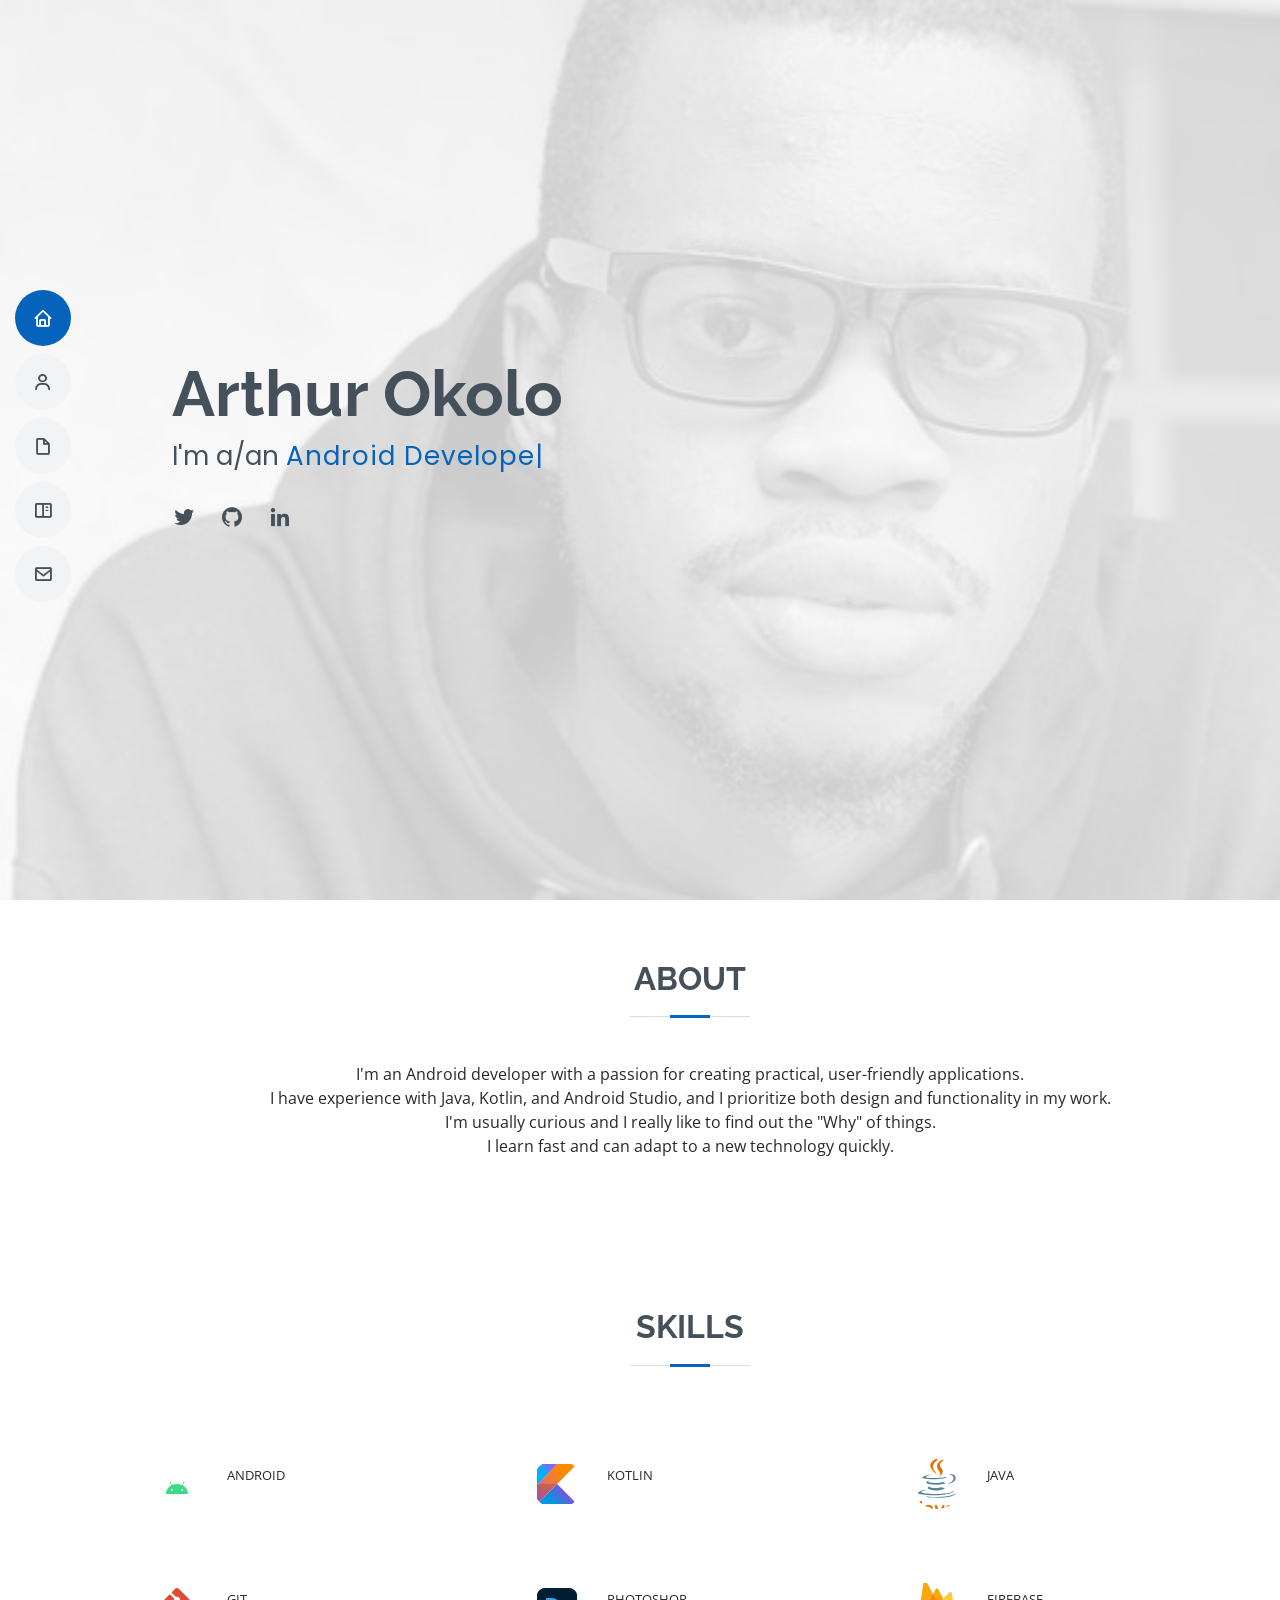
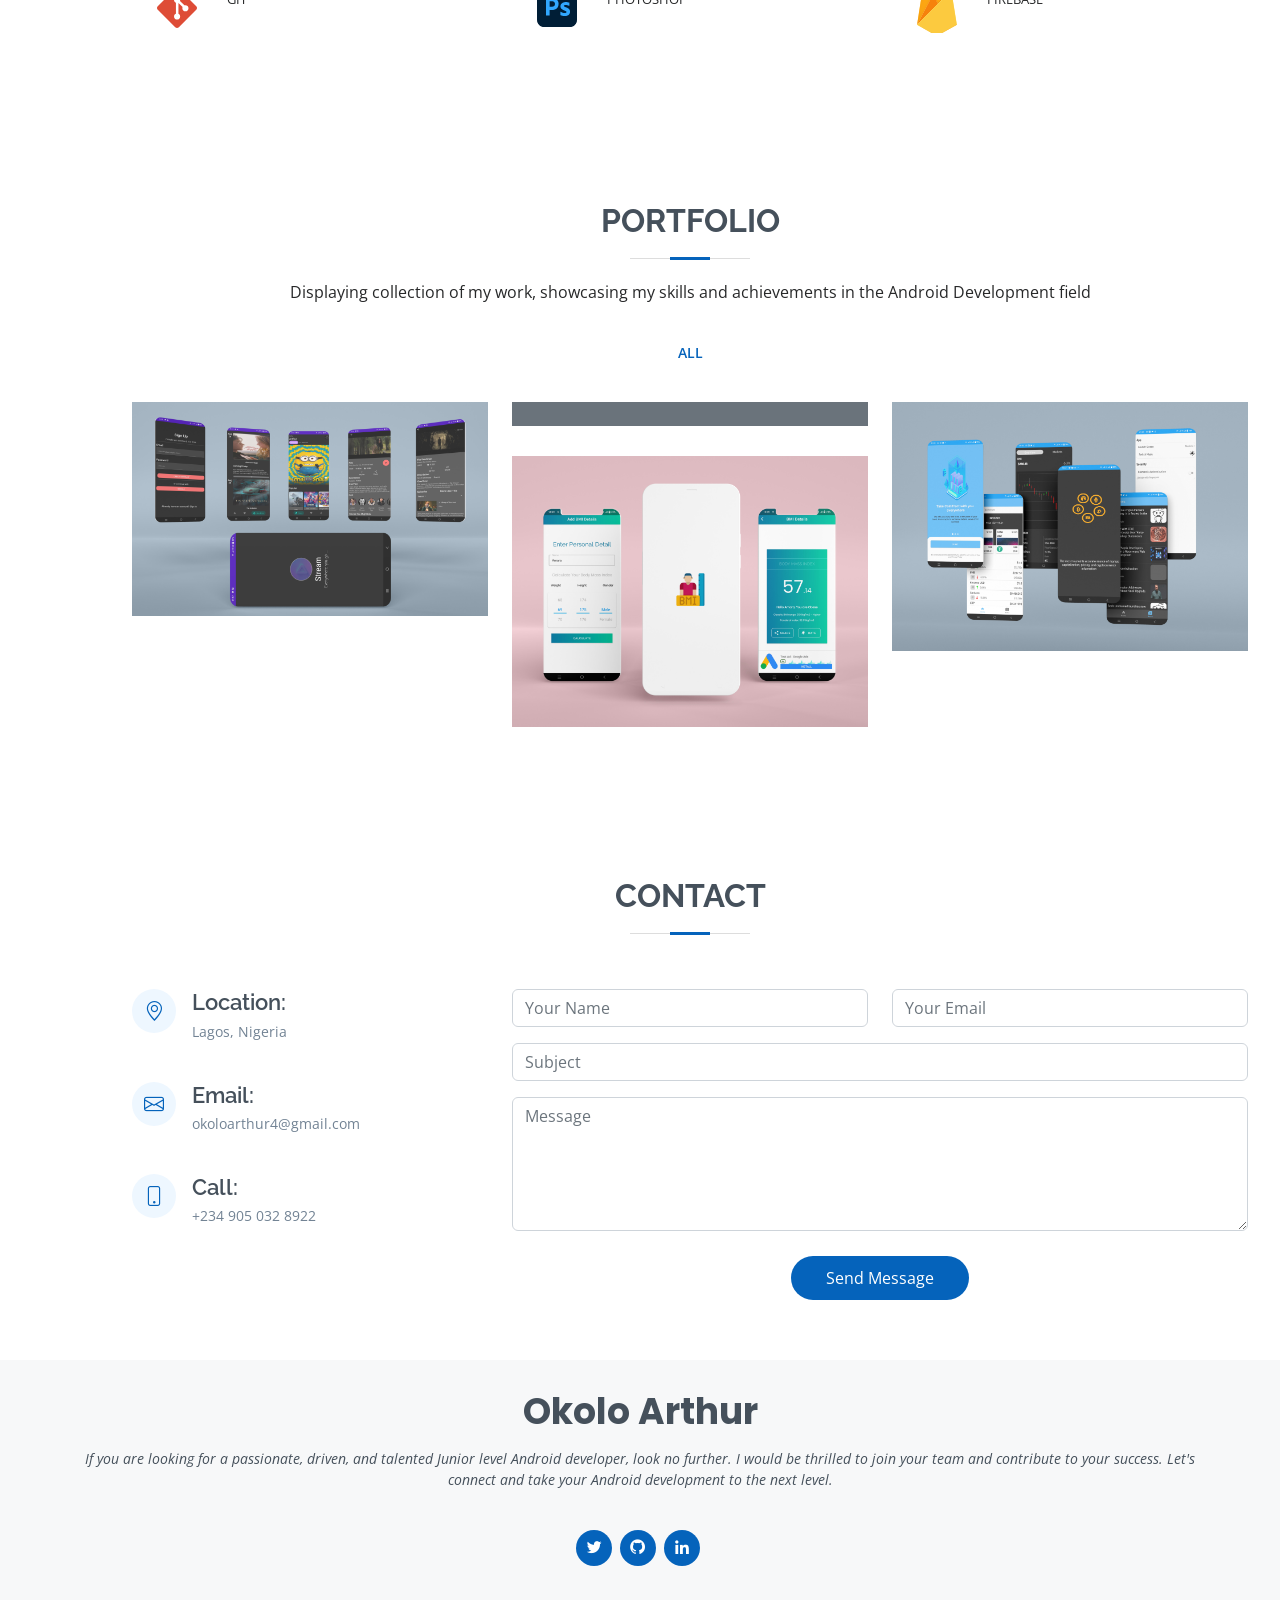
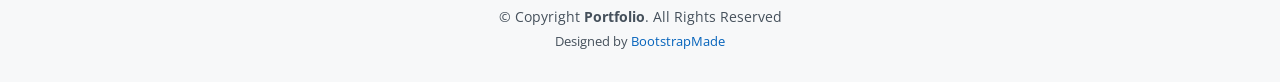
==== index.html @ 698b77c6 "Portfolio Website" ====
<!DOCTYPE html>
<html lang="en">

<head>
  <meta charset="utf-8">
  <meta content="width=device-width, initial-scale=1.0" name="viewport">

  <title>Mugen Designs</title>
  <meta content="" name="description">
  <meta content="" name="keywords">

  <!-- Favicons -->
  <link href="assets/img/favicon.png" rel="icon">
  <link href="assets/img/apple-touch-icon.png" rel="apple-touch-icon">

  <!-- Google Fonts -->
  <link href="https://fonts.googleapis.com/css?family=Open+Sans:300,300i,400,400i,600,600i,700,700i|Raleway:300,300i,400,400i,500,500i,600,600i,700,700i|Poppins:300,300i,400,400i,500,500i,600,600i,700,700i" rel="stylesheet">

  <!-- Vendor CSS Files -->
  <link href="assets/vendor/aos/aos.css" rel="stylesheet">
  <link href="assets/vendor/bootstrap/css/bootstrap.min.css" rel="stylesheet">
  <link href="assets/vendor/bootstrap-icons/bootstrap-icons.css" rel="stylesheet">
  <link href="assets/vendor/boxicons/css/boxicons.min.css" rel="stylesheet">
  <link href="assets/vendor/glightbox/css/glightbox.min.css" rel="stylesheet">
  <link href="assets/vendor/swiper/swiper-bundle.min.css" rel="stylesheet">

  <!-- Template Main CSS File -->
  <link href="assets/css/style.css" rel="stylesheet">

  <!-- =======================================================
  * Template Name: MyResume - v4.10.0
  * Template URL: https://bootstrapmade.com/free-html-bootstrap-template-my-resume/
  * Author: BootstrapMade.com
  * License: https://bootstrapmade.com/license/
  ======================================================== -->
</head>

<body>

  <!-- ======= Mobile nav toggle button ======= -->
  <!-- <button type="button" class="mobile-nav-toggle d-xl-none"><i class="bi bi-list mobile-nav-toggle"></i></button> -->
  <i class="bi bi-list mobile-nav-toggle d-lg-none"></i>
  <!-- ======= Header ======= -->
  <header id="header" class="d-flex flex-column justify-content-center">

    <nav id="navbar" class="navbar nav-menu">
      <ul>
        <li><a href="#hero" class="nav-link scrollto active"><i class="bx bx-home"></i> <span>Home</span></a></li>
        <li><a href="#about" class="nav-link scrollto"><i class="bx bx-user"></i> <span>About</span></a></li>
        <li><a href="https://www.canva.com/design/DAFYbZBzoWc/9r5ULyPmLwahYUxRKgUF4A/view?utm_content=DAFYbZBzoWc&utm_campaign=designshare&utm_medium=link&utm_source=homepage_design_menu" target="_blank" class="nav-link scrollto"><i class="bx bx-file-blank"></i> <span>Resume</span></a></li>
        <li><a href="#portfolio" class="nav-link scrollto"><i class="bx bx-book-content"></i> <span>Portfolio</span></a></li>
        <li><a href="#contact" class="nav-link scrollto"><i class="bx bx-envelope"></i> <span>Contact</span></a></li>
      </ul>
    </nav><!-- .nav-menu -->

  </header><!-- End Header -->

  <!-- ======= Hero Section ======= -->
  <section id="hero" class="d-flex flex-column justify-content-center">
    <div class="container" data-aos="zoom-in" data-aos-delay="100">
      <h1>Arthur Okolo</h1>
      <p>I'm a/an <span class="typed" data-typed-items="Android Developer, Freelancer, Technical Writer"></span></p>
      <div class="social-links">
        <a href="https://twitter.com/Okolo_Arthur" target="_blank" class="twitter"><i class="bx bxl-twitter"></i></a>
        <a href="https://github.com/OkoloArt" target="_blank" class=""><i class="bx bxl-github"></i></a>
        <a href="https://www.linkedin.com/in/okolo-arthur" target="_blank" class="linkedin"><i class="bx bxl-linkedin"></i></a>
      </div>
    </div>
  </section><!-- End Hero -->

  <main id="main">

    <!-- ======= About Section ======= -->
    <section id="about" class="about">
      <div class="container" data-aos="fade-up">

        <div class="section-title">
          <h2>About</h2>
          <p><br>I'm an Android developer with a passion for creating practical, user-friendly applications.<br>I have experience with Java, Kotlin, and Android Studio, and I prioritize both design and functionality in my work.<br>I'm usually curious and I really like to find out the "Why" of things.<br>I learn fast and can adapt to a new technology quickly.</p>
        </div>
      </div> 
    </section><!-- End About Section -->

    <!-- ======= Skills Section ======= -->
    <section id="skills" class="skills section-bg">
      <div class="container" data-aos="fade-up">

        <div class="section-title">
          <h2>Skills</h2>
        </div>

         <div class="skills">
                <hr />
                <div class="all-skills">
                    <div class="my-skills">
                        <div class="android-logo my-skills-logo"></div>
                        <p class="my-skills-name">ANDROID</p>
                    </div>

                    <div class="my-skills">
                        <div class="kotlin-logo my-skills-logo"></div>
                        <p class="my-skills-name">KOTLIN</p>
                    </div>

                    <div class="my-skills">
                        <div class="java-logo my-skills-logo"></div>
                        <p class="my-skills-name">JAVA</p>
                    </div>

                    <div class="my-skills">
                        <div class="git-logo my-skills-logo"></div>
                        <p class="my-skills-name">GIT</p>
                    </div>

                    <div class="my-skills">
                        <div class="photoshop-logo my-skills-logo"></div>
                        <p class="my-skills-name">PHOTOSHOP</p>
                    </div>
                    
                    <div class="my-skills">
                        <div class="firebase-logo my-skills-logo"></div>
                        <p class="my-skills-name">FIREBASE</p>
                    </div>

                </div>
                <br id="works-view">
            </div>

      </div>
    </section><!-- End Skills Section -->

    <!-- ======= Resume Section ======= -->
    <!-- <section id="resume" class="resume">
      <div class="container" data-aos="fade-up">

        <div class="section-title">
          <h2>Resume</h2>
        </div>

        <div class="row">
          <div class="col-lg-6">
            <h3 class="resume-title">Sumary</h3>
            <div class="resume-item pb-0">
              <h4>Okolo Arthur</h4>
              <p><em>Innovative and deadline-driven Graphic Designer with 3+ years of experience designing and developing user-centered digital/print marketing material from initial concept to final, polished deliverable.</em></p>
              <ul>
                <li>Portland par 127,Orlando, FL</li>
                <li>(123) 456-7891</li>
                <li>alice.barkley@example.com</li>
              </ul>
            </div>

            <h3 class="resume-title">Education</h3>
            <div class="resume-item">
              <h4>Master of Fine Arts &amp; Graphic Design</h4>
              <h5>2015 - 2016</h5>
              <p><em>Rochester Institute of Technology, Rochester, NY</em></p>
              <p>Qui deserunt veniam. Et sed aliquam labore tempore sed quisquam iusto autem sit. Ea vero voluptatum qui ut dignissimos deleniti nerada porti sand markend</p>
            </div>
            <div class="resume-item">
              <h4>Bachelor of Fine Arts &amp; Graphic Design</h4>
              <h5>2010 - 2014</h5>
              <p><em>Rochester Institute of Technology, Rochester, NY</em></p>
              <p>Quia nobis sequi est occaecati aut. Repudiandae et iusto quae reiciendis et quis Eius vel ratione eius unde vitae rerum voluptates asperiores voluptatem Earum molestiae consequatur neque etlon sader mart dila</p>
            </div>
          </div>
          <div class="col-lg-6">
            <h3 class="resume-title">Professional Experience</h3>
            <div class="resume-item">
              <h4>Senior graphic design specialist</h4>
              <h5>2019 - Present</h5>
              <p><em>Experion, New York, NY </em></p>
              <ul>
                <li>Lead in the design, development, and implementation of the graphic, layout, and production communication materials</li>
                <li>Delegate tasks to the 7 members of the design team and provide counsel on all aspects of the project. </li>
                <li>Supervise the assessment of all graphic materials in order to ensure quality and accuracy of the design</li>
                <li>Oversee the efficient use of production project budgets ranging from $2,000 - $25,000</li>
              </ul>
            </div>
            <div class="resume-item">
              <h4>Graphic design specialist</h4>
              <h5>2017 - 2018</h5>
              <p><em>Stepping Stone Advertising, New York, NY</em></p>
              <ul>
                <li>Developed numerous marketing programs (logos, brochures,infographics, presentations, and advertisements).</li>
                <li>Managed up to 5 projects or tasks at a given time while under pressure</li>
                <li>Recommended and consulted with clients on the most appropriate graphic design</li>
                <li>Created 4+ design presentations and proposals a month for clients and account managers</li>
              </ul>
            </div>
          </div>
        </div>

      </div>
    </section> --><!-- End Resume Section -->

    <!-- ======= Portfolio Section ======= -->
    <section id="portfolio" class="portfolio section-bg">
      <div class="container" data-aos="fade-up">

        <div class="section-title">
          <h2>Portfolio</h2>
          <p>Displaying collection of my work, showcasing my skills and achievements in the Android Development field</p>
        </div>

        <div class="row">
          <div class="col-lg-12 d-flex justify-content-center" data-aos="fade-up" data-aos-delay="100">
            <ul id="portfolio-flters">
              <li data-filter="*" class="filter-active">All</li>
            </ul>
          </div>
        </div>

        <div class="row portfolio-container" data-aos="fade-up" data-aos-delay="200">

          <div class="col-lg-4 col-md-6 portfolio-item filter-app">
            <div class="portfolio-wrap">
              <img src="assets/img/portfolio/stream.jpg" class="img-fluid" alt="">
              <div class="portfolio-info">
                <h4>Stream</h4>
                <p>Stream</p>
                <div class="portfolio-links">
                  <a href="https://appetize.io/app/27optrp2rvsi5c325kmj6mexfi?device=pixel4&osVersion=11.0&scale=75" target="_blank" title="Demo"><i class="bx bx-plus"></i></a>
                  <a href="stream-details.html" class="portfolio-details-lightbox" data-glightbox="type: external" title="Project Details"><i class="bx bx-link"></i></a>
                </div>
              </div>
            </div>
          </div>

          <div class="col-lg-4 col-md-6 portfolio-item filter-web">
            <div class="portfolio-wrap">
              <img src="assets/img/portfolio/ext.png" class="img-fluid" alt="">
              <div class="portfolio-info">
                <h4>Ext</h4>
                <p>Ext</p>
                <div class="portfolio-links">
                  <a href="https://appetize.io/app/2epicsrevz2ogh4hi5blzwu6am" data-gallery="portfolioGallery" target="_blank" title="Demo"><i class="bx bx-plus"></i></a>
                  <a href="ext-details.html" class="portfolio-details-lightbox" data-glightbox="type: external" title="Project Details"><i class="bx bx-link"></i></a>
                </div>
              </div>
            </div>
          </div>

          <div class="col-lg-4 col-md-6 portfolio-item filter-app">
            <div class="portfolio-wrap">
              <img src="assets/img/portfolio/cointract.jpg" class="img-fluid" alt="">
              <div class="portfolio-info">
                <h4>Cointract</h4>
                <p>Cointract</p>
                <div class="portfolio-links">
                  <a href="https://appetize.io/app/qq4ovtully5s3wa43aoh23a4k4?device=pixel4xl&osVersion=11.0&scale=50" data-gallery="portfolioGallery" target="_blank" title="Demo"><i class="bx bx-plus"></i></a>
                  <a href="cointract-details.html" class="portfolio-details-lightbox" data-glightbox="type: external" title="Project Details"><i class="bx bx-link"></i></a>
                </div>
              </div>
            </div>
          </div>

          <div class="col-lg-4 col-md-6 portfolio-item filter-card">
            <div class="portfolio-wrap">
              <img src="assets/img/portfolio/body_mass.jpg" class="img-fluid" alt="">
              <div class="portfolio-info">
                <h4>Bmi</h4>
                <p>Bmi</p>
                <div class="portfolio-links">
                  <a href="https://appetize.io/app/7grx2grtt7ccwwyirxmiaspmda?device=pixel4xl&osVersion=11.0&scale=50" data-gallery="portfolioGallery" target="_blank" title="Card 2"><i class="bx bx-plus"></i></a>
                  <a href="bmi-details.html" class="portfolio-details-lightbox" data-glightbox="type: external" title="Project Details"><i class="bx bx-link"></i></a>
                </div>
              </div>
            </div>
          </div>

        </div>

      </div>
    </section><!-- End Portfolio Section -->

    <!-- ======= Services Section ======= -->
    <!-- <section id="services" class="services">
      <div class="container" data-aos="fade-up">

        <div class="section-title">
          <h2>Services</h2>
          <p>Magnam dolores commodi suscipit. Necessitatibus eius consequatur ex aliquid fuga eum quidem. Sit sint consectetur velit. Quisquam quos quisquam cupiditate. Et nemo qui impedit suscipit alias ea. Quia fugiat sit in iste officiis commodi quidem hic quas.</p>
        </div>

        <div class="row">

          <div class="col-lg-4 col-md-6 d-flex align-items-stretch" data-aos="zoom-in" data-aos-delay="100">
            <div class="icon-box iconbox-blue">
              <div class="icon">
                <svg width="100" height="100" viewBox="0 0 600 600" xmlns="http://www.w3.org/2000/svg">
                  <path stroke="none" stroke-width="0" fill="#f5f5f5" d="M300,521.0016835830174C376.1290562159157,517.8887921683347,466.0731472004068,529.7835943286574,510.70327084640275,468.03025145048787C554.3714126377745,407.6079735673963,508.03601936045806,328.9844924480964,491.2728898941984,256.3432110539036C474.5976632858925,184.082847569629,479.9380746630129,96.60480741107993,416.23090153303,58.64404602377083C348.86323505073057,18.502131276798302,261.93793281208167,40.57373210992963,193.5410806939664,78.93577620505333C130.42746243093433,114.334589627462,98.30271207620316,179.96522072025542,76.75703585869454,249.04625023123273C51.97151888228291,328.5150500222984,13.704378332031375,421.85034740162234,66.52175969318436,486.19268352777647C119.04800174914682,550.1803526380478,217.28368757567262,524.383925680826,300,521.0016835830174"></path>
                </svg>
                <i class="bx bxl-dribbble"></i>
              </div>
              <h4><a href="">Lorem Ipsum</a></h4>
              <p>Voluptatum deleniti atque corrupti quos dolores et quas molestias excepturi</p>
            </div>
          </div>

          <div class="col-lg-4 col-md-6 d-flex align-items-stretch mt-4 mt-md-0" data-aos="zoom-in" data-aos-delay="200">
            <div class="icon-box iconbox-orange ">
              <div class="icon">
                <svg width="100" height="100" viewBox="0 0 600 600" xmlns="http://www.w3.org/2000/svg">
                  <path stroke="none" stroke-width="0" fill="#f5f5f5" d="M300,582.0697525312426C382.5290701553225,586.8405444964366,449.9789794690241,525.3245884688669,502.5850820975895,461.55621195738473C556.606425686781,396.0723002908107,615.8543463187945,314.28637112970534,586.6730223649479,234.56875336149918C558.9533121215079,158.8439757836574,454.9685369536778,164.00468322053177,381.49747125262974,130.76875717737553C312.15926192815925,99.40240125094834,248.97055460311594,18.661163978235184,179.8680185752513,50.54337015887873C110.5421016452524,82.52863877960104,119.82277516462835,180.83849132639028,109.12597500060166,256.43424936330496C100.08760227029461,320.3096726198365,92.17705696193138,384.0621239912766,124.79988738764834,439.7174275375508C164.83382741302287,508.01625554203684,220.96474134820875,577.5009287672846,300,582.0697525312426"></path>
                </svg>
                <i class="bx bx-file"></i>
              </div>
              <h4><a href="">Sed Perspiciatis</a></h4>
              <p>Duis aute irure dolor in reprehenderit in voluptate velit esse cillum dolore</p>
            </div>
          </div>

          <div class="col-lg-4 col-md-6 d-flex align-items-stretch mt-4 mt-lg-0" data-aos="zoom-in" data-aos-delay="300">
            <div class="icon-box iconbox-pink">
              <div class="icon">
                <svg width="100" height="100" viewBox="0 0 600 600" xmlns="http://www.w3.org/2000/svg">
                  <path stroke="none" stroke-width="0" fill="#f5f5f5" d="M300,541.5067337569781C382.14930387511276,545.0595476570109,479.8736841581634,548.3450877840088,526.4010558755058,480.5488172755941C571.5218469581645,414.80211281144784,517.5187510058486,332.0715597781072,496.52539010469104,255.14436215662573C477.37192572678356,184.95920475031193,473.57363656557914,105.61284051026155,413.0603344069578,65.22779650032875C343.27470386102294,18.654635553484475,251.2091493199835,5.337323636656869,175.0934190732945,40.62881213300186C97.87086631185822,76.43348514350839,51.98124368387456,156.15599469081315,36.44837278890362,239.84606092416172C21.716077023791087,319.22268207091537,43.775223500013084,401.1760424656574,96.891909868211,461.97329694683043C147.22146801428983,519.5804099606455,223.5754009179313,538.201503339737,300,541.5067337569781"></path>
                </svg>
                <i class="bx bx-tachometer"></i>
              </div>
              <h4><a href="">Magni Dolores</a></h4>
              <p>Excepteur sint occaecat cupidatat non proident, sunt in culpa qui officia</p>
            </div>
          </div>

          <div class="col-lg-4 col-md-6 d-flex align-items-stretch mt-4" data-aos="zoom-in" data-aos-delay="100">
            <div class="icon-box iconbox-yellow">
              <div class="icon">
                <svg width="100" height="100" viewBox="0 0 600 600" xmlns="http://www.w3.org/2000/svg">
                  <path stroke="none" stroke-width="0" fill="#f5f5f5" d="M300,503.46388370962813C374.79870501325706,506.71871716319447,464.8034551963731,527.1746412648533,510.4981551193396,467.86667711651364C555.9287308511215,408.9015244558933,512.6030010748507,327.5744911775523,490.211057578863,256.5855673507754C471.097692560561,195.9906835881958,447.69079081568157,138.11976852964426,395.19560036434837,102.3242989838813C329.3053358748298,57.3949838291264,248.02791733380457,8.279543830951368,175.87071277845988,42.242879143198664C103.41431057327972,76.34704239035025,93.79494320519305,170.9812938413882,81.28167332365135,250.07896920659033C70.17666984294237,320.27484674793965,64.84698225790005,396.69656628748305,111.28512138212992,450.4950937839243C156.20124167950087,502.5303643271138,231.32542653798444,500.4755392045468,300,503.46388370962813"></path>
                </svg>
                <i class="bx bx-layer"></i>
              </div>
              <h4><a href="">Nemo Enim</a></h4>
              <p>At vero eos et accusamus et iusto odio dignissimos ducimus qui blanditiis</p>
            </div>
          </div>

          <div class="col-lg-4 col-md-6 d-flex align-items-stretch mt-4" data-aos="zoom-in" data-aos-delay="200">
            <div class="icon-box iconbox-red">
              <div class="icon">
                <svg width="100" height="100" viewBox="0 0 600 600" xmlns="http://www.w3.org/2000/svg">
                  <path stroke="none" stroke-width="0" fill="#f5f5f5" d="M300,532.3542879108572C369.38199826031484,532.3153073249985,429.10787420159085,491.63046689027357,474.5244479745417,439.17860296908856C522.8885846962883,383.3225815378663,569.1668002868075,314.3205725914397,550.7432151929288,242.7694973846089C532.6665558377875,172.5657663291529,456.2379748765914,142.6223662098291,390.3689995646985,112.34683881706744C326.66090330228417,83.06452184765237,258.84405631176094,53.51806209861945,193.32584062364296,78.48882559362697C121.61183558270385,105.82097193414197,62.805066853699245,167.19869350419734,48.57481801355237,242.6138429142374C34.843463184063346,315.3850353017275,76.69343916112496,383.4422959591041,125.22947124332185,439.3748458443577C170.7312796277747,491.8107796887764,230.57421082200815,532.3932930995766,300,532.3542879108572"></path>
                </svg>
                <i class="bx bx-slideshow"></i>
              </div>
              <h4><a href="">Dele Cardo</a></h4>
              <p>Quis consequatur saepe eligendi voluptatem consequatur dolor consequuntur</p>
            </div>
          </div>

          <div class="col-lg-4 col-md-6 d-flex align-items-stretch mt-4" data-aos="zoom-in" data-aos-delay="300">
            <div class="icon-box iconbox-teal">
              <div class="icon">
                <svg width="100" height="100" viewBox="0 0 600 600" xmlns="http://www.w3.org/2000/svg">
                  <path stroke="none" stroke-width="0" fill="#f5f5f5" d="M300,566.797414625762C385.7384707136149,576.1784315230908,478.7894351017131,552.8928747891023,531.9192734346935,484.94944893311C584.6109503024035,417.5663521118492,582.489472248146,322.67544863468447,553.9536738515405,242.03673114598146C529.1557734026468,171.96086150256528,465.24506316201064,127.66468636344209,395.9583748389544,100.7403814666027C334.2173773831606,76.7482773500951,269.4350130405921,84.62216499799875,207.1952322260088,107.2889140133804C132.92018162631612,134.33871894543012,41.79353780512637,160.00259165414826,22.644507872594943,236.69541883565114C3.319112789854554,314.0945973066697,72.72355303640163,379.243833228382,124.04198916343866,440.3218312028393C172.9286146004772,498.5055451809895,224.45579914871206,558.5317968840102,300,566.797414625762"></path>
                </svg>
                <i class="bx bx-arch"></i>
              </div>
              <h4><a href="">Divera Don</a></h4>
              <p>Modi nostrum vel laborum. Porro fugit error sit minus sapiente sit aspernatur</p>
            </div>
          </div>

        </div>

      </div>
    </section> --><!-- End Services Section -->

    <!-- ======= Contact Section ======= -->
    <section id="contact" class="contact">
      <div class="container" data-aos="fade-up">

        <div class="section-title">
          <h2>Contact</h2>
        </div>

        <div class="row mt-1">

          <div class="col-lg-4">
            <div class="info">
              <div class="address">
                <i class="bi bi-geo-alt"></i>
                <h4>Location:</h4>
                <p>Lagos, Nigeria</p>
              </div>

              <div class="email">
                <i class="bi bi-envelope"></i>
                <h4>Email:</h4>
                <p>okoloarthur4@gmail.com</p>
              </div>

              <div class="phone">
                <i class="bi bi-phone"></i>
                <h4>Call:</h4>
                <p>+234 905 032 8922</p>
              </div>

            </div>

          </div>

          <div class="col-lg-8 mt-5 mt-lg-0">

            <form action="https://formspree.io/f/xjvdwyql" method="POST">
              <div class="row">
                <div class="col-md-6 form-group">
                  <input type="text" name="name" class="form-control" id="name" placeholder="Your Name" required>
                </div>
                <div class="col-md-6 form-group mt-3 mt-md-0">
                  <input type="email" class="form-control" name="email" id="email" placeholder="Your Email" required>
                </div>
              </div>
              <div class="form-group mt-3">
                <input type="text" class="form-control" name="subject" id="subject" placeholder="Subject" required>
              </div>
              <div class="form-group mt-3">
                <textarea class="form-control" name="message" rows="5" placeholder="Message" required></textarea>
              </div>
              <div class="text-center"><button type="submit">Send Message</button></div>
            </form>

          </div>

        </div>

      </div>
    </section><!-- End Contact Section -->

  </main><!-- End #main -->

  <!-- ======= Footer ======= -->
  <footer id="footer">
    <div class="container">
      <h3>Okolo Arthur</h3>
      <p>If you are looking for a passionate, driven, and talented Junior level Android developer, look no further. I would be thrilled to join your team and contribute to your success. Let's connect and take your Android development to the next level.</p>
      <div class="social-links">
        <a href="https://twitter.com/Okolo_Arthur" target="_blank" class="twitter"><i class="bx bxl-twitter"></i></a>
        <a href="https://github.com/OkoloArt" target="_blank" class=""><i class="bx bxl-github"></i></a>
        <a href="https://www.linkedin.com/in/okolo-arthur" target="_blank" class="linkedin"><i class="bx bxl-linkedin"></i></a>
      </div>
      <div class="copyright">
        &copy; Copyright <strong><span>Portfolio</span></strong>. All Rights Reserved
      </div>
      <div class="credits">
        <!-- All the links in the footer should remain intact. -->
        <!-- You can delete the links only if you purchased the pro version. -->
        <!-- Licensing information: [license-url] -->
        <!-- Purchase the pro version with working PHP/AJAX contact form: https://bootstrapmade.com/free-html-bootstrap-template-my-resume/ -->
        Designed by <a href="https://bootstrapmade.com/">BootstrapMade</a>
      </div>
    </div>
  </footer><!-- End Footer -->

  <div id="preloader"></div>
  <a href="#" class="back-to-top d-flex align-items-center justify-content-center"><i class="bi bi-arrow-up-short"></i></a>

  <!-- Vendor JS Files -->
  <script src="assets/vendor/purecounter/purecounter_vanilla.js"></script>
  <script src="assets/vendor/aos/aos.js"></script>
  <script src="assets/vendor/bootstrap/js/bootstrap.bundle.min.js"></script>
  <script src="assets/vendor/glightbox/js/glightbox.min.js"></script>
  <script src="assets/vendor/isotope-layout/isotope.pkgd.min.js"></script>
  <script src="assets/vendor/swiper/swiper-bundle.min.js"></script>
  <script src="assets/vendor/typed.js/typed.min.js"></script>
  <script src="assets/vendor/waypoints/noframework.waypoints.js"></script>
  <script src="assets/vendor/php-email-form/validate.js"></script>

  <!-- Template Main JS File -->
  <script src="assets/js/main.js"></script>

</body>

</html>
---- assets/css/style.css ----
/**
* Template Name: MyResume - v4.10.0
* Template URL: https://bootstrapmade.com/free-html-bootstrap-template-my-resume/
* Author: BootstrapMade.com
* License: https://bootstrapmade.com/license/
*/

/* ----------------- SKILLS -------------- */
.skills {
    /* border: 1px solid var(--yellow); */
    margin-bottom: var(--lg-space);
}
.header {
    color: var(--yellow);
    font-size: 1.2rem;
    margin-bottom: var(--sm-space);
}
hr {
    background-color: var(--text-color);
    border: none;
    height: 1px;
    opacity: 0.2;
    margin-bottom: var(--md-space);
}
.all-skills {
    display: grid;
    grid-template-columns: 1fr 1fr 1fr;
    grid-gap: 1.5em;
}
.my-skills {
    display: flex;
    align-items: center;
    padding: 25px 20px;
    background-color: var(--light-purple);
    gap: 25px;
    border-radius: 7px;
    -webkit-border-radius: 7px;
    -moz-border-radius: 7px;
    -ms-border-radius: 7px;
    -o-border-radius: 7px;
}
.my-skills-logo {
    min-width: 50px;
    min-height: 50px;
    border-radius: 50%;
    -webkit-border-radius: 50%;
    -moz-border-radius: 50%;
    -ms-border-radius: 50%;
    -o-border-radius: 50%;
}
.my-skills-name {
    font-size: 0.8rem;
    line-height: 1.3;    
    background-position: center;
    word-break: break-word;
}
.android-logo {
    background: url('../../assets/img/portfolio/android.svg') no-repeat;
    background-size: 80%;
    background-position: center;
}
.kotlin-logo {
    background: url('../../assets/img/portfolio/kotlin.svg') no-repeat;
    background-size: 80%;
    background-position: center;
}
.java-logo {
    background: url('../../assets/img/portfolio/java.svg') no-repeat;
    background-size: 80%;
    background-position: center;
}
.git-logo {
    background: url('../../assets/img/portfolio/git.svg') no-repeat;
    background-size: 80%;
    background-position: center;
}
.photoshop-logo {
    background: url('../../assets/img/portfolio/photoshop.svg') no-repeat;
    background-size: 80%;
    background-position: center;
}
.xd-logo {
    background: url(images/skills-icons/xd.png) no-repeat;
    background-size: 80%;
    background-position: center;
}
.firebase-logo {
    background: url('../../assets/img/portfolio/firebase.svg') no-repeat;
    background-size: 80%;
    background-position: center;
    border-radius: 0;
    -webkit-border-radius: 0;
    -moz-border-radius: 0;
    -ms-border-radius: 0;
    -o-border-radius: 0;
}


/*--------------------------------------------------------------
# General
--------------------------------------------------------------*/
body {
  font-family: "Open Sans", sans-serif;
  color: #272829;
}

a {
  color: #0563bb;
  text-decoration: none;
}

a:hover {
  color: #067ded;
  text-decoration: none;
}

h1,
h2,
h3,
h4,
h5,
h6 {
  font-family: "Raleway", sans-serif;
}

/*--------------------------------------------------------------
# Back to top button
--------------------------------------------------------------*/
.back-to-top {
  position: fixed;
  visibility: hidden;
  opacity: 0;
  right: 15px;
  bottom: 15px;
  z-index: 996;
  background: #0563bb;
  width: 40px;
  height: 40px;
  border-radius: 50px;
  transition: all 0.4s;
}

.back-to-top i {
  font-size: 28px;
  color: #fff;
  line-height: 0;
}

.back-to-top:hover {
  background: #0678e3;
  color: #fff;
}

.back-to-top.active {
  visibility: visible;
  opacity: 1;
}

/*--------------------------------------------------------------
# Preloader
--------------------------------------------------------------*/
#preloader {
  position: fixed;
  top: 0;
  left: 0;
  right: 0;
  bottom: 0;
  z-index: 9999;
  overflow: hidden;
  background: #fff;
}

#preloader:before {
  content: "";
  position: fixed;
  top: calc(50% - 30px);
  left: calc(50% - 30px);
  border: 6px solid #0563bb;
  border-top-color: #fff;
  border-bottom-color: #fff;
  border-radius: 50%;
  width: 60px;
  height: 60px;
  -webkit-animation: animate-preloader 1s linear infinite;
  animation: animate-preloader 1s linear infinite;
}

@-webkit-keyframes animate-preloader {
  0% {
    transform: rotate(0deg);
  }

  100% {
    transform: rotate(360deg);
  }
}

@keyframes animate-preloader {
  0% {
    transform: rotate(0deg);
  }

  100% {
    transform: rotate(360deg);
  }
}

/*--------------------------------------------------------------
# Disable aos animation delay on mobile devices
--------------------------------------------------------------*/
@media screen and (max-width: 768px) {
  [data-aos-delay] {
    transition-delay: 0 !important;
  }
}

/*--------------------------------------------------------------
# Header
--------------------------------------------------------------*/
#header {
  position: fixed;
  top: 0;
  left: 0;
  bottom: 0;
  z-index: 9997;
  transition: all 0.5s;
  padding: 15px;
  overflow-y: auto;
}

@media (max-width: 991px) {
  #header {
    width: 300px;
    background: #fff;
    border-right: 1px solid #e6e9ec;
    left: -300px;
  }
}

@media (min-width: 991px) {
  #main {
    margin-left: 100px;
  }
}

/*--------------------------------------------------------------
# Navigation Menu
--------------------------------------------------------------*/
/**
* Desktop Navigation 
*/
.nav-menu {
  padding: 0;
  display: block;
}

.nav-menu * {
  margin: 0;
  padding: 0;
  list-style: none;
}

.nav-menu>ul>li {
  position: relative;
  white-space: nowrap;
}

.nav-menu a,
.nav-menu a:focus {
  display: flex;
  align-items: center;
  color: #45505b;
  padding: 10px 18px;
  margin-bottom: 8px;
  transition: 0.3s;
  font-size: 15px;
  border-radius: 50px;
  background: #f2f3f5;
  height: 56px;
  width: 100%;
  overflow: hidden;
  transition: 0.3s;
}

.nav-menu a i,
.nav-menu a:focus i {
  font-size: 20px;
}

.nav-menu a span,
.nav-menu a:focus span {
  padding: 0 5px 0 7px;
  color: #45505b;
}

@media (min-width: 992px) {

  .nav-menu a,
  .nav-menu a:focus {
    width: 56px;
  }

  .nav-menu a span,
  .nav-menu a:focus span {
    display: none;
    color: #fff;
  }
}

.nav-menu a:hover,
.nav-menu .active,
.nav-menu .active:focus,
.nav-menu li:hover>a {
  color: #fff;
  background: #0563bb;
}

.nav-menu a:hover span,
.nav-menu .active span,
.nav-menu .active:focus span,
.nav-menu li:hover>a span {
  color: #fff;
}

.nav-menu a:hover,
.nav-menu li:hover>a {
  width: 100%;
  color: #fff;
}

.nav-menu a:hover span,
.nav-menu li:hover>a span {
  display: block;
}

/**
* Mobile Navigation 
*/
.mobile-nav-toggle {
  position: fixed;
  right: 10px;
  top: 10px;
  z-index: 9998;
  border: 0;
  background: none;
  font-size: 28px;
  transition: all 0.4s;
  outline: none !important;
  line-height: 0;
  cursor: pointer;
  border-radius: 50px;
  padding: 5px;
}

.mobile-nav-toggle i {
  color: #45505b;
}

.mobile-nav-active {
  overflow: hidden;
}

.mobile-nav-active #header {
  left: 0;
}

.mobile-nav-active .mobile-nav-toggle {
  color: #fff;
  background-color: #0563bb;
}

/*--------------------------------------------------------------
# Hero Section
--------------------------------------------------------------*/
#hero {
  width: 100%;
  height: 100vh;
  background: url("../img/profile.jpg") top right no-repeat;
  background-size: cover;
  position: relative;
}

@media (min-width: 992px) {
  #hero {
    padding-left: 160px;
  }
}

#hero:before {
  content: "";
  background: rgba(255, 255, 255, 0.8);
  position: absolute;
  bottom: 0;
  top: 0;
  left: 0;
  right: 0;
}

#hero h1 {
  margin: 0;
  font-size: 64px;
  font-weight: 700;
  line-height: 56px;
  color: #45505b;
}

#hero p {
  color: #45505b;
  margin: 15px 0 0 0;
  font-size: 26px;
  font-family: "Poppins", sans-serif;
}

#hero p span {
  color: #0563bb;
  letter-spacing: 1px;
}

#hero .social-links {
  margin-top: 30px;
}

#hero .social-links a {
  font-size: 24px;
  display: inline-block;
  color: #45505b;
  line-height: 1;
  margin-right: 20px;
  transition: 0.3s;
}

#hero .social-links a:hover {
  color: #0563bb;
}

@media (max-width: 992px) {
  #hero {
    text-align: center;
  }

  #hero h1 {
    font-size: 32px;
    line-height: 36px;
  }

  #hero p {
    margin-top: 10px;
    font-size: 20px;
    line-height: 24px;
  }
}

/*--------------------------------------------------------------
# Sections General
--------------------------------------------------------------*/
section {
  padding: 60px 0;
  overflow: hidden;
}

.section-title {
  text-align: center;
  padding-bottom: 30px;
}

.section-title h2 {
  font-size: 32px;
  font-weight: bold;
  text-transform: uppercase;
  margin-bottom: 20px;
  padding-bottom: 20px;
  position: relative;
  color: #45505b;
}

.section-title h2::before {
  content: "";
  position: absolute;
  display: block;
  width: 120px;
  height: 1px;
  background: #ddd;
  bottom: 1px;
  left: calc(50% - 60px);
}

.section-title h2::after {
  content: "";
  position: absolute;
  display: block;
  width: 40px;
  height: 3px;
  background: #0563bb;
  bottom: 0;
  left: calc(50% - 20px);
}

.section-title p {
  margin-bottom: 0;
}

/*--------------------------------------------------------------
# About
--------------------------------------------------------------*/
.about .content h3 {
  font-weight: 700;
  font-size: 26px;
  color: #728394;
}

.about .content ul {
  list-style: none;
  padding: 0;
}

.about .content ul li {
  margin-bottom: 20px;
  display: flex;
  align-items: center;
}

.about .content ul strong {
  margin-right: 10px;
}

.about .content ul i {
  font-size: 16px;
  margin-right: 5px;
  color: #0563bb;
  line-height: 0;
}

.about .content p:last-child {
  margin-bottom: 0;
}

/*--------------------------------------------------------------
# Facts
--------------------------------------------------------------*/
.facts .count-box {
  padding: 30px 30px 25px 30px;
  margin-top: 30px;
  width: 100%;
  position: relative;
  text-align: center;
  background: #fff;
}

.facts .count-box i {
  position: absolute;
  top: -25px;
  left: 50%;
  transform: translateX(-50%);
  font-size: 24px;
  background: #0563bb;
  color: #fff;
  border-radius: 50px;
  display: inline-flex;
  align-items: center;
  justify-content: center;
  width: 48px;
  height: 48px;
}

.facts .count-box span {
  font-size: 36px;
  display: block;
  font-weight: 600;
  color: #011426;
}

.facts .count-box p {
  padding: 0;
  margin: 0;
  font-family: "Raleway", sans-serif;
  font-size: 14px;
}

/*--------------------------------------------------------------
# Akills
--------------------------------------------------------------*/
.skills .progress {
  height: 60px;
  display: block;
  background: none;
  border-radius: 0;
}

.skills .progress .skill {
  padding: 10px 0;
  margin: 0;
  text-transform: uppercase;
  display: block;
  font-weight: 600;
  font-family: "Poppins", sans-serif;
  color: #45505b;
}

.skills .progress .skill .val {
  float: right;
  font-style: normal;
}

.skills .progress-bar-wrap {
  background: #f2f3f5;
}

.skills .progress-bar {
  width: 1px;
  height: 10px;
  transition: 0.9s;
  background-color: #0563bb;
}

/*--------------------------------------------------------------
# Resume
--------------------------------------------------------------*/
.resume .resume-title {
  font-size: 26px;
  font-weight: 700;
  margin-top: 20px;
  margin-bottom: 20px;
  color: #45505b;
}

.resume .resume-item {
  padding: 0 0 20px 20px;
  margin-top: -2px;
  border-left: 2px solid #0563bb;
  position: relative;
}

.resume .resume-item h4 {
  line-height: 18px;
  font-size: 18px;
  font-weight: 600;
  text-transform: uppercase;
  font-family: "Poppins", sans-serif;
  color: #0563bb;
  margin-bottom: 10px;
}

.resume .resume-item h5 {
  font-size: 16px;
  background: #f7f8f9;
  padding: 5px 15px;
  display: inline-block;
  font-weight: 600;
  margin-bottom: 10px;
}

.resume .resume-item ul {
  padding-left: 20px;
}

.resume .resume-item ul li {
  padding-bottom: 10px;
}

.resume .resume-item:last-child {
  padding-bottom: 0;
}

.resume .resume-item::before {
  content: "";
  position: absolute;
  width: 16px;
  height: 16px;
  border-radius: 50px;
  left: -9px;
  top: 0;
  background: #fff;
  border: 2px solid #0563bb;
}

/*--------------------------------------------------------------
# Portfolio
--------------------------------------------------------------*/
.portfolio .portfolio-item {
  margin-bottom: 30px;
}

.portfolio #portfolio-flters {
  padding: 0;
  margin: 0 auto 25px auto;
  list-style: none;
  text-align: center;
  background: #fff;
  border-radius: 50px;
  padding: 2px 15px;
}

.portfolio #portfolio-flters li {
  cursor: pointer;
  display: inline-block;
  padding: 10px 15px;
  font-size: 14px;
  font-weight: 600;
  line-height: 1;
  text-transform: uppercase;
  color: #272829;
  margin-bottom: 5px;
  transition: all 0.3s ease-in-out;
}

.portfolio #portfolio-flters li:hover,
.portfolio #portfolio-flters li.filter-active {
  color: #0563bb;
}

.portfolio #portfolio-flters li:last-child {
  margin-right: 0;
}

.portfolio .portfolio-wrap {
  transition: 0.3s;
  position: relative;
  overflow: hidden;
  z-index: 1;
  background: rgba(69, 80, 91, 0.8);
}

.portfolio .portfolio-wrap::before {
  content: "";
  background: rgba(255, 255, 255, 0.7);
  position: absolute;
  left: 30px;
  right: 30px;
  top: 30px;
  bottom: 30px;
  transition: all ease-in-out 0.3s;
  z-index: 2;
  opacity: 0;
}

.portfolio .portfolio-wrap .portfolio-info {
  opacity: 0;
  position: absolute;
  top: 0;
  left: 0;
  right: 0;
  bottom: 0;
  text-align: center;
  z-index: 3;
  transition: all ease-in-out 0.3s;
  display: flex;
  flex-direction: column;
  justify-content: center;
  align-items: center;
}

.portfolio .portfolio-wrap .portfolio-info::before {
  display: block;
  content: "";
  width: 48px;
  height: 48px;
  position: absolute;
  top: 35px;
  left: 35px;
  border-top: 3px solid #d7dce1;
  border-left: 3px solid #d7dce1;
  transition: all 0.5s ease 0s;
  z-index: 9994;
}

.portfolio .portfolio-wrap .portfolio-info::after {
  display: block;
  content: "";
  width: 48px;
  height: 48px;
  position: absolute;
  bottom: 35px;
  right: 35px;
  border-bottom: 3px solid #d7dce1;
  border-right: 3px solid #d7dce1;
  transition: all 0.5s ease 0s;
  z-index: 9994;
}

.portfolio .portfolio-wrap .portfolio-info h4 {
  font-size: 20px;
  color: #45505b;
  font-weight: 600;
}

.portfolio .portfolio-wrap .portfolio-info p {
  color: #45505b;
  font-size: 14px;
  text-transform: uppercase;
  padding: 0;
  margin: 0;
}

.portfolio .portfolio-wrap .portfolio-links {
  text-align: center;
  z-index: 4;
}

.portfolio .portfolio-wrap .portfolio-links a {
  color: #45505b;
  margin: 0 2px;
  font-size: 28px;
  display: inline-block;
  transition: 0.3s;
}

.portfolio .portfolio-wrap .portfolio-links a:hover {
  color: #148af9;
}

.portfolio .portfolio-wrap:hover::before {
  top: 0;
  left: 0;
  right: 0;
  bottom: 0;
  opacity: 1;
}

.portfolio .portfolio-wrap:hover .portfolio-info {
  opacity: 1;
}

.portfolio .portfolio-wrap:hover .portfolio-info::before {
  top: 15px;
  left: 15px;
}

.portfolio .portfolio-wrap:hover .portfolio-info::after {
  bottom: 15px;
  right: 15px;
}

/*--------------------------------------------------------------
# Portfolio Details
--------------------------------------------------------------*/
.portfolio-details {
  padding-top: 40px;
}

.portfolio-details .portfolio-details-slider img {
  width: 100%;
}

.portfolio-details .portfolio-details-slider .swiper-pagination {
  margin-top: 20px;
  position: relative;
}

.portfolio-details .portfolio-details-slider .swiper-pagination .swiper-pagination-bullet {
  width: 12px;
  height: 12px;
  background-color: #fff;
  opacity: 1;
  border: 1px solid #0563bb;
}

.portfolio-details .portfolio-details-slider .swiper-pagination .swiper-pagination-bullet-active {
  background-color: #0563bb;
}

.portfolio-details .portfolio-info {
  padding: 30px;
  box-shadow: 0px 0 30px rgba(69, 80, 91, 0.08);
}

.portfolio-details .portfolio-info h3 {
  font-size: 22px;
  font-weight: 700;
  margin-bottom: 20px;
  padding-bottom: 20px;
  border-bottom: 1px solid #eee;
}

.portfolio-details .portfolio-info ul {
  list-style: none;
  padding: 0;
  font-size: 15px;
}

.portfolio-details .portfolio-info ul li+li {
  margin-top: 10px;
}

.portfolio-details .portfolio-description {
  padding-top: 30px;
}

.portfolio-details .portfolio-description h2 {
  font-size: 26px;
  font-weight: 700;
  margin-bottom: 20px;
}

.portfolio-details .portfolio-description p {
  padding: 0;
}

/*--------------------------------------------------------------
# Services
--------------------------------------------------------------*/
.services .icon-box {
  text-align: center;
  padding: 70px 20px 80px 20px;
  transition: all ease-in-out 0.3s;
  background: #fff;
  box-shadow: 0px 5px 90px 0px rgba(110, 123, 131, 0.05);
}

.services .icon-box .icon {
  margin: 0 auto;
  width: 100px;
  height: 100px;
  display: flex;
  align-items: center;
  justify-content: center;
  transition: ease-in-out 0.3s;
  position: relative;
}

.services .icon-box .icon i {
  font-size: 36px;
  transition: 0.5s;
  position: relative;
}

.services .icon-box .icon svg {
  position: absolute;
  top: 0;
  left: 0;
}

.services .icon-box .icon svg path {
  transition: 0.5s;
  fill: #f5f5f5;
}

.services .icon-box h4 {
  font-weight: 600;
  margin: 10px 0 15px 0;
  font-size: 22px;
}

.services .icon-box h4 a {
  color: #45505b;
  transition: ease-in-out 0.3s;
}

.services .icon-box p {
  line-height: 24px;
  font-size: 14px;
  margin-bottom: 0;
}

.services .icon-box:hover {
  border-color: #fff;
  box-shadow: 0px 0 35px 0 rgba(0, 0, 0, 0.08);
}

.services .iconbox-blue i {
  color: #47aeff;
}

.services .iconbox-blue:hover .icon i {
  color: #fff;
}

.services .iconbox-blue:hover .icon path {
  fill: #47aeff;
}

.services .iconbox-orange i {
  color: #ffa76e;
}

.services .iconbox-orange:hover .icon i {
  color: #fff;
}

.services .iconbox-orange:hover .icon path {
  fill: #ffa76e;
}

.services .iconbox-pink i {
  color: #e80368;
}

.services .iconbox-pink:hover .icon i {
  color: #fff;
}

.services .iconbox-pink:hover .icon path {
  fill: #e80368;
}

.services .iconbox-yellow i {
  color: #ffbb2c;
}

.services .iconbox-yellow:hover .icon i {
  color: #fff;
}

.services .iconbox-yellow:hover .icon path {
  fill: #ffbb2c;
}

.services .iconbox-red i {
  color: #ff5828;
}

.services .iconbox-red:hover .icon i {
  color: #fff;
}

.services .iconbox-red:hover .icon path {
  fill: #ff5828;
}

.services .iconbox-teal i {
  color: #11dbcf;
}

.services .iconbox-teal:hover .icon i {
  color: #fff;
}

.services .iconbox-teal:hover .icon path {
  fill: #11dbcf;
}

/*--------------------------------------------------------------
# Testimonials
--------------------------------------------------------------*/
.testimonials .section-header {
  margin-bottom: 40px;
}

.testimonials .testimonials-carousel,
.testimonials .testimonials-slider {
  overflow: hidden;
}

.testimonials .testimonial-item {
  text-align: center;
}

.testimonials .testimonial-item .testimonial-img {
  width: 120px;
  border-radius: 50%;
  border: 4px solid #fff;
  margin: 0 auto;
}

.testimonials .testimonial-item h3 {
  font-size: 20px;
  font-weight: bold;
  margin: 10px 0 5px 0;
  color: #111;
}

.testimonials .testimonial-item h4 {
  font-size: 14px;
  color: #999;
  margin: 0 0 15px 0;
}

.testimonials .testimonial-item .quote-icon-left,
.testimonials .testimonial-item .quote-icon-right {
  color: #90c8fc;
  font-size: 26px;
}

.testimonials .testimonial-item .quote-icon-left {
  display: inline-block;
  left: -5px;
  position: relative;
}

.testimonials .testimonial-item .quote-icon-right {
  display: inline-block;
  right: -5px;
  position: relative;
  top: 10px;
}

.testimonials .testimonial-item p {
  font-style: italic;
  margin: 0 auto 15px auto;
}

.testimonials .swiper-pagination {
  margin-top: 20px;
  position: relative;
}

.testimonials .swiper-pagination .swiper-pagination-bullet {
  width: 12px;
  height: 12px;
  background-color: #fff;
  opacity: 1;
  border: 1px solid #0563bb;
}

.testimonials .swiper-pagination .swiper-pagination-bullet-active {
  background-color: #0563bb;
}

@media (min-width: 992px) {
  .testimonials .testimonial-item p {
    width: 80%;
  }
}

/*--------------------------------------------------------------
# Contact
--------------------------------------------------------------*/
.contact .info {
  width: 100%;
  background: #fff;
}

.contact .info i {
  font-size: 20px;
  color: #0563bb;
  float: left;
  width: 44px;
  height: 44px;
  background: #eef7ff;
  display: flex;
  justify-content: center;
  align-items: center;
  border-radius: 50px;
  transition: all 0.3s ease-in-out;
}

.contact .info h4 {
  padding: 0 0 0 60px;
  font-size: 22px;
  font-weight: 600;
  margin-bottom: 5px;
  color: #45505b;
}

.contact .info p {
  padding: 0 0 0 60px;
  margin-bottom: 0;
  font-size: 14px;
  color: #728394;
}

.contact .info .email,
.contact .info .phone {
  margin-top: 40px;
}

.contact .info .email:hover i,
.contact .info .address:hover i,
.contact .info .phone:hover i {
  background: #0563bb;
  color: #fff;
}

.contact .php-email-form {
  width: 100%;
  background: #fff;
}

.contact .php-email-form .form-group {
  padding-bottom: 8px;
}

.contact .php-email-form .error-message {
  display: none;
  color: #fff;
  background: #ed3c0d;
  text-align: left;
  padding: 15px;
  font-weight: 600;
}

.contact .php-email-form .error-message br+br {
  margin-top: 25px;
}

.contact .php-email-form .sent-message {
  display: none;
  color: #fff;
  background: #18d26e;
  text-align: center;
  padding: 15px;
  font-weight: 600;
}

.contact .php-email-form .loading {
  display: none;
  background: #fff;
  text-align: center;
  padding: 15px;
}

.contact .php-email-form .loading:before {
  content: "";
  display: inline-block;
  border-radius: 50%;
  width: 24px;
  height: 24px;
  margin: 0 10px -6px 0;
  border: 3px solid #18d26e;
  border-top-color: #eee;
  -webkit-animation: animate-loading 1s linear infinite;
  animation: animate-loading 1s linear infinite;
}

.contact .php-email-form input,
.contact .php-email-form textarea {
  border-radius: 4px;
  box-shadow: none;
  font-size: 14px;
}

.contact .php-email-form input {
  height: 44px;
}

.contact .php-email-form textarea {
  padding: 10px 12px;
}

.contact .php-email-form button[type=submit] {
  background: #0563bb;
  border: 0;
  padding: 10px 35px;
  color: #fff;
  transition: 0.4s;
  border-radius: 50px;
}

  button[type=submit] {
       background: #0563bb;
  border: 0;
  padding: 10px 35px;
  color: #fff;
  margin-top: 25px;
  transition: 0.4s;
  border-radius: 50px;
      }

.contact .php-email-form button[type=submit]:hover {
  background: #0678e3;
}

@-webkit-keyframes animate-loading {
  0% {
    transform: rotate(0deg);
  }

  100% {
    transform: rotate(360deg);
  }
}

@keyframes animate-loading {
  0% {
    transform: rotate(0deg);
  }

  100% {
    transform: rotate(360deg);
  }
}

/*--------------------------------------------------------------
# Footer
--------------------------------------------------------------*/
#footer {
  background: #f7f8f9;
  color: #45505b;
  font-size: 14px;
  text-align: center;
  padding: 30px 0;
}

#footer h3 {
  font-size: 36px;
  font-weight: 700;
  position: relative;
  font-family: "Poppins", sans-serif;
  padding: 0;
  margin: 0 0 15px 0;
}

#footer p {
  font-size: 15;
  font-style: italic;
  padding: 0;
  margin: 0 0 40px 0;
}

#footer .social-links {
  margin: 0 0 40px 0;
}

#footer .social-links a {
  font-size: 18px;
  display: inline-block;
  background: #0563bb;
  color: #fff;
  line-height: 1;
  padding: 8px 0;
  margin-right: 4px;
  border-radius: 50%;
  text-align: center;
  width: 36px;
  height: 36px;
  transition: 0.3s;
}

#footer .social-links a:hover {
  background: #0678e3;
  color: #fff;
  text-decoration: none;
}

#footer .copyright {
  margin: 0 0 5px 0;
}

#footer .credits {
  font-size: 13px;
}
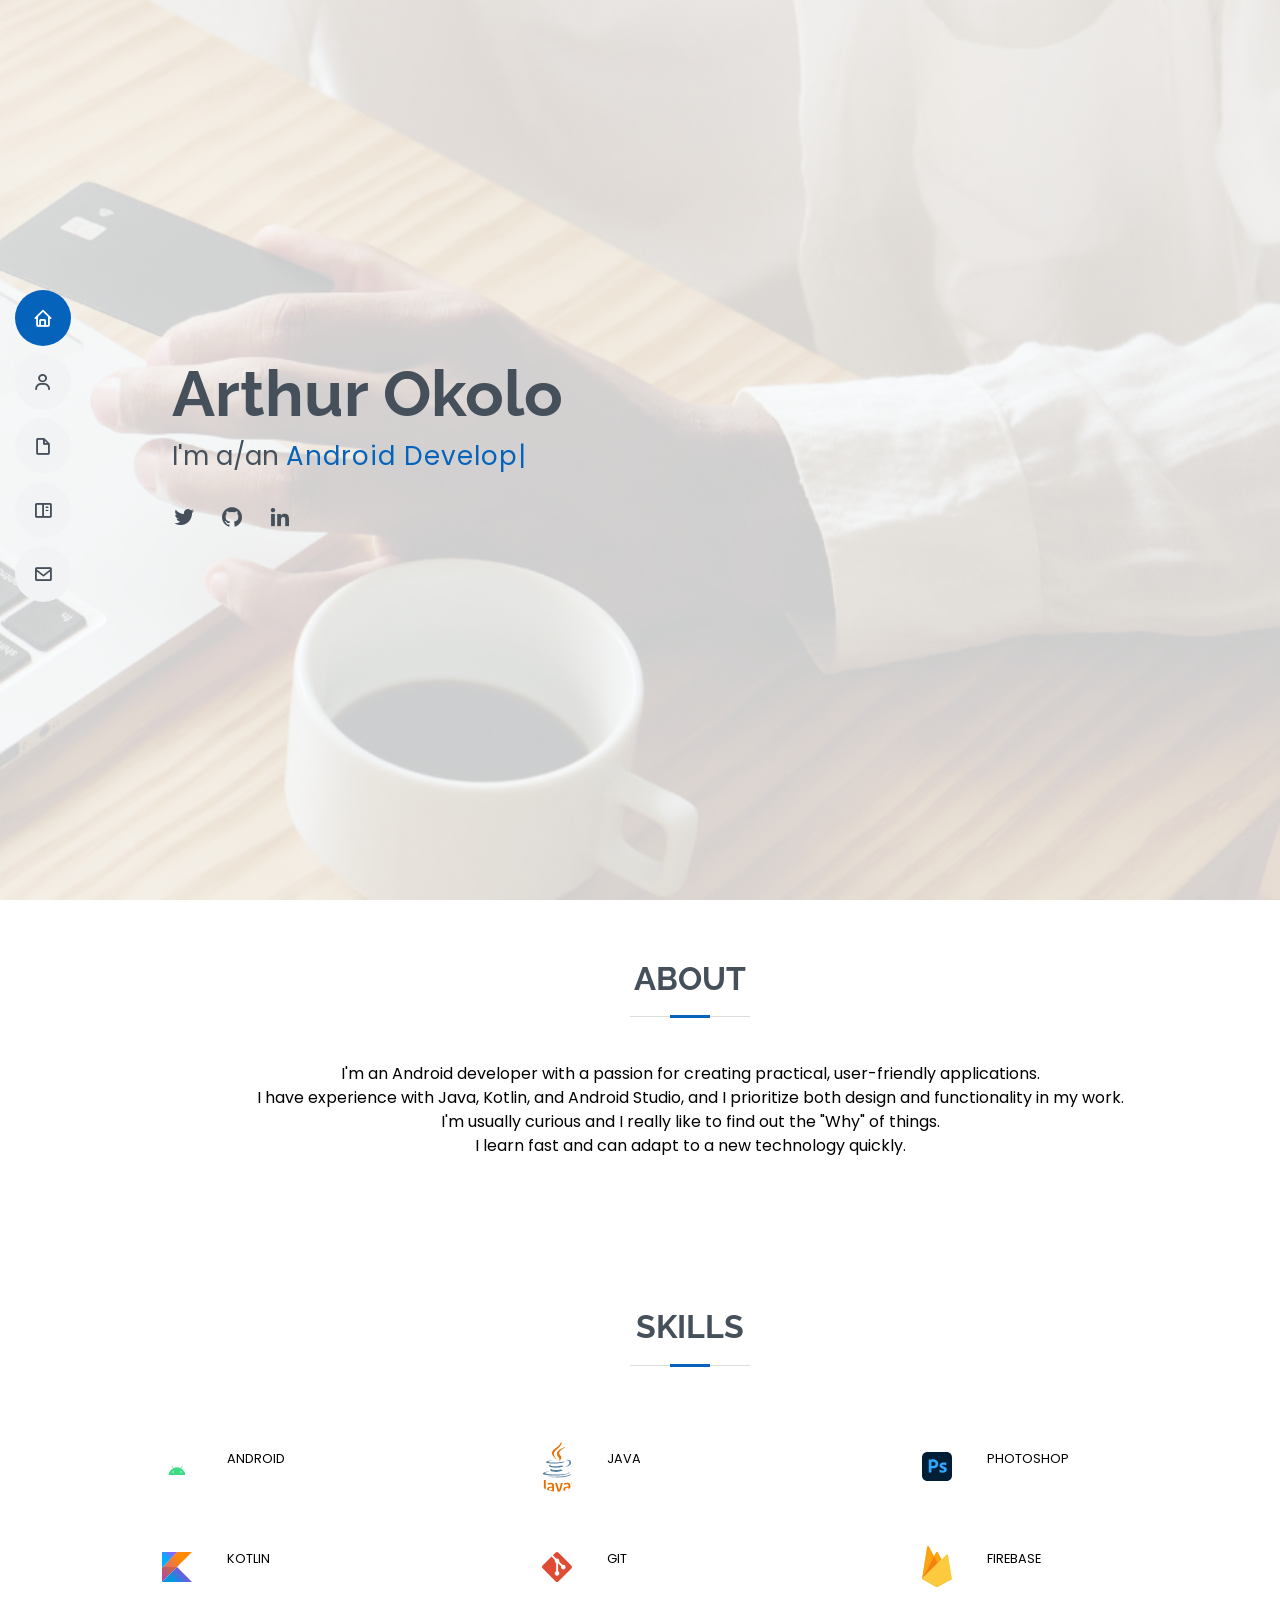
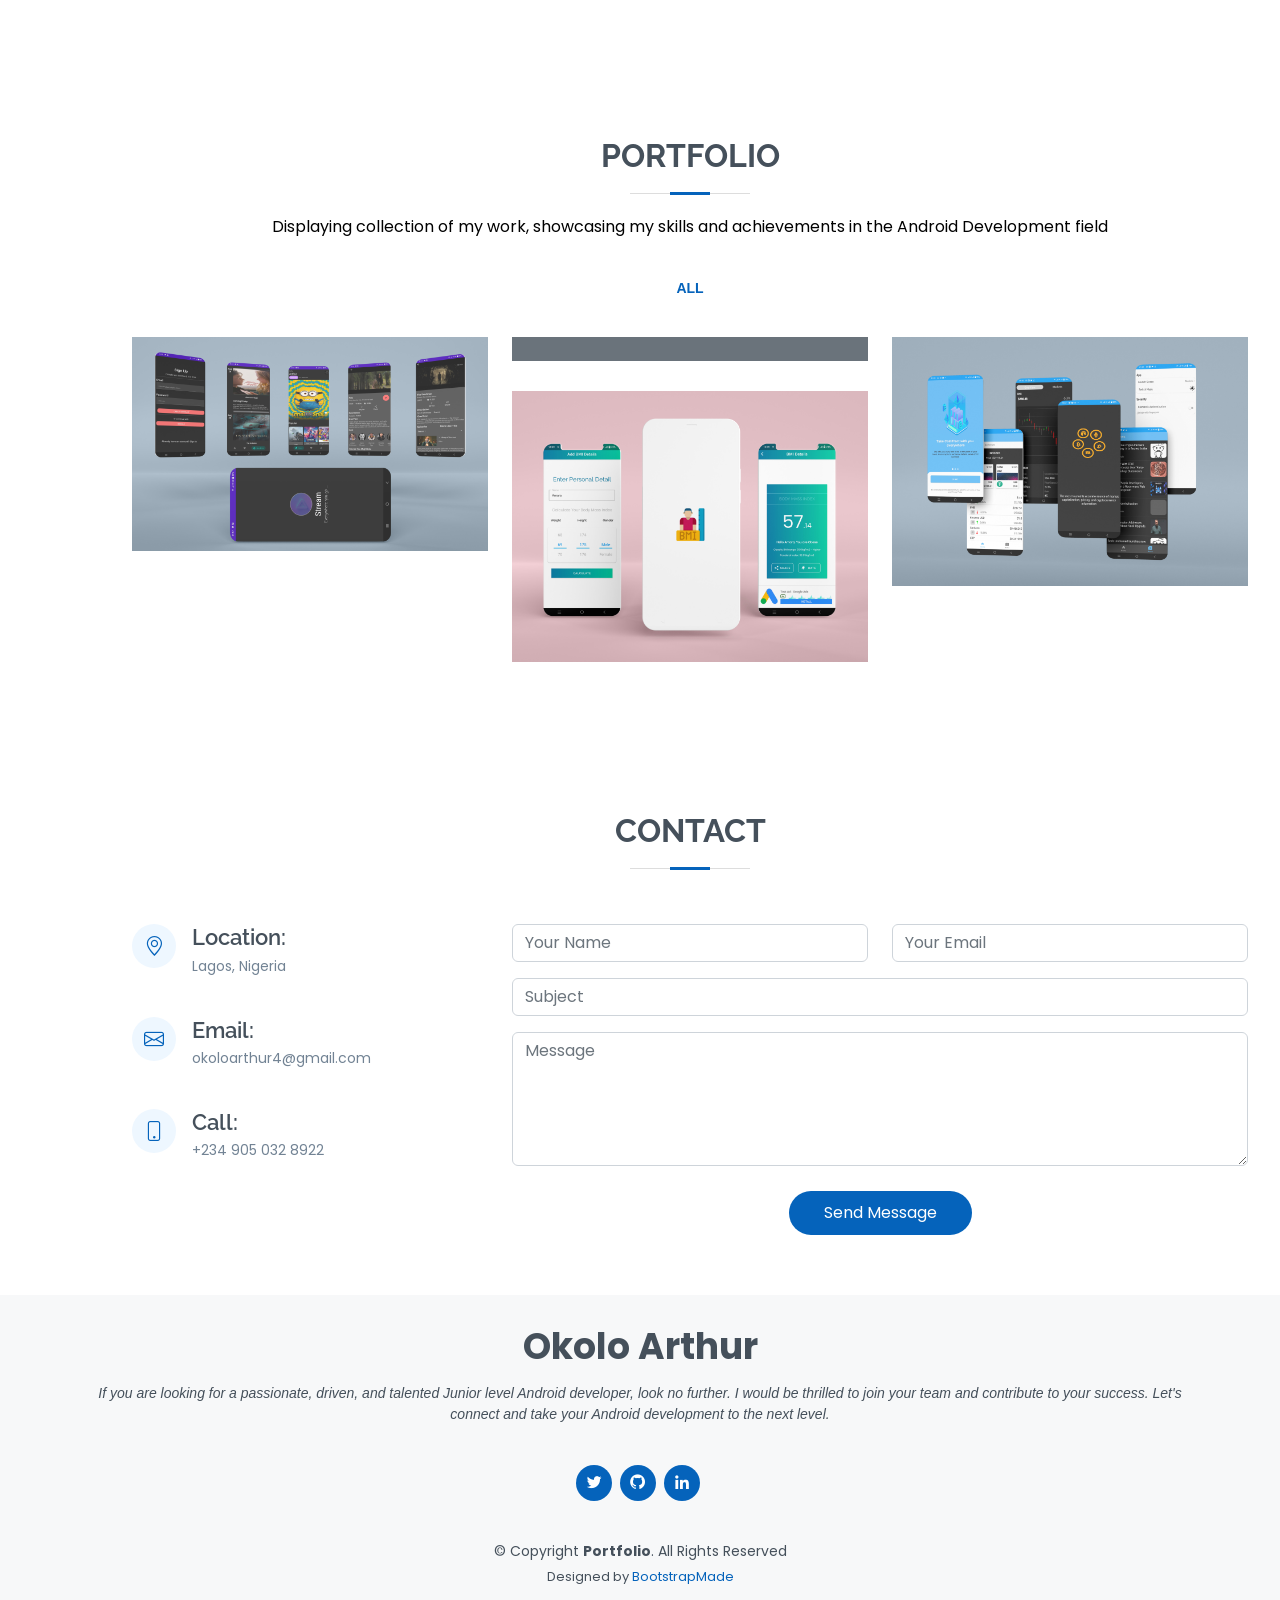
==== commit 3e676907: "making changes to skills rows" ====
--- a/index.html
+++ b/index.html
@@ -89,10 +89,11 @@
           <h2>Skills</h2>
         </div>
 
-         <div class="skills">
-                <hr />
-                <div class="all-skills">
-                    <div class="my-skills">
+        <div class="row skills-content">
+
+          <div class="col-sm">
+
+            <div class="my-skills">
                         <div class="android-logo my-skills-logo"></div>
                         <p class="my-skills-name">ANDROID</p>
                     </div>
@@ -101,6 +102,9 @@
                         <div class="kotlin-logo my-skills-logo"></div>
                         <p class="my-skills-name">KOTLIN</p>
                     </div>
+          </div>
+
+           <div class="col-sm">
 
                     <div class="my-skills">
                         <div class="java-logo my-skills-logo"></div>
@@ -112,6 +116,9 @@
                         <p class="my-skills-name">GIT</p>
                     </div>
 
+          </div>
+
+          <div class="col-sm">
                     <div class="my-skills">
                         <div class="photoshop-logo my-skills-logo"></div>
                         <p class="my-skills-name">PHOTOSHOP</p>
@@ -122,77 +129,12 @@
                         <p class="my-skills-name">FIREBASE</p>
                     </div>
 
-                </div>
-                <br id="works-view">
-            </div>
+          </div>
+
+        </div>
 
       </div>
     </section><!-- End Skills Section -->
-
-    <!-- ======= Resume Section ======= -->
-    <!-- <section id="resume" class="resume">
-      <div class="container" data-aos="fade-up">
-
-        <div class="section-title">
-          <h2>Resume</h2>
-        </div>
-
-        <div class="row">
-          <div class="col-lg-6">
-            <h3 class="resume-title">Sumary</h3>
-            <div class="resume-item pb-0">
-              <h4>Okolo Arthur</h4>
-              <p><em>Innovative and deadline-driven Graphic Designer with 3+ years of experience designing and developing user-centered digital/print marketing material from initial concept to final, polished deliverable.</em></p>
-              <ul>
-                <li>Portland par 127,Orlando, FL</li>
-                <li>(123) 456-7891</li>
-                <li>alice.barkley@example.com</li>
-              </ul>
-            </div>
-
-            <h3 class="resume-title">Education</h3>
-            <div class="resume-item">
-              <h4>Master of Fine Arts &amp; Graphic Design</h4>
-              <h5>2015 - 2016</h5>
-              <p><em>Rochester Institute of Technology, Rochester, NY</em></p>
-              <p>Qui deserunt veniam. Et sed aliquam labore tempore sed quisquam iusto autem sit. Ea vero voluptatum qui ut dignissimos deleniti nerada porti sand markend</p>
-            </div>
-            <div class="resume-item">
-              <h4>Bachelor of Fine Arts &amp; Graphic Design</h4>
-              <h5>2010 - 2014</h5>
-              <p><em>Rochester Institute of Technology, Rochester, NY</em></p>
-              <p>Quia nobis sequi est occaecati aut. Repudiandae et iusto quae reiciendis et quis Eius vel ratione eius unde vitae rerum voluptates asperiores voluptatem Earum molestiae consequatur neque etlon sader mart dila</p>
-            </div>
-          </div>
-          <div class="col-lg-6">
-            <h3 class="resume-title">Professional Experience</h3>
-            <div class="resume-item">
-              <h4>Senior graphic design specialist</h4>
-              <h5>2019 - Present</h5>
-              <p><em>Experion, New York, NY </em></p>
-              <ul>
-                <li>Lead in the design, development, and implementation of the graphic, layout, and production communication materials</li>
-                <li>Delegate tasks to the 7 members of the design team and provide counsel on all aspects of the project. </li>
-                <li>Supervise the assessment of all graphic materials in order to ensure quality and accuracy of the design</li>
-                <li>Oversee the efficient use of production project budgets ranging from $2,000 - $25,000</li>
-              </ul>
-            </div>
-            <div class="resume-item">
-              <h4>Graphic design specialist</h4>
-              <h5>2017 - 2018</h5>
-              <p><em>Stepping Stone Advertising, New York, NY</em></p>
-              <ul>
-                <li>Developed numerous marketing programs (logos, brochures,infographics, presentations, and advertisements).</li>
-                <li>Managed up to 5 projects or tasks at a given time while under pressure</li>
-                <li>Recommended and consulted with clients on the most appropriate graphic design</li>
-                <li>Created 4+ design presentations and proposals a month for clients and account managers</li>
-              </ul>
-            </div>
-          </div>
-        </div>
-
-      </div>
-    </section> --><!-- End Resume Section -->
 
     <!-- ======= Portfolio Section ======= -->
     <section id="portfolio" class="portfolio section-bg">
--- a/assets/css/style.css
+++ b/assets/css/style.css
@@ -10,22 +10,10 @@
     /* border: 1px solid var(--yellow); */
     margin-bottom: var(--lg-space);
 }
-.header {
-    color: var(--yellow);
-    font-size: 1.2rem;
-    margin-bottom: var(--sm-space);
-}
-hr {
-    background-color: var(--text-color);
-    border: none;
-    height: 1px;
-    opacity: 0.2;
-    margin-bottom: var(--md-space);
-}
 .all-skills {
     display: grid;
     grid-template-columns: 1fr 1fr 1fr;
-    grid-gap: 1.5em;
+    grid-gap: 1.9em;
 }
 .my-skills {
     display: flex;
@@ -50,43 +38,42 @@
 }
 .my-skills-name {
     font-size: 0.8rem;
-    line-height: 1.3;    
-    background-position: center;
+    line-height: 1.2;    
     word-break: break-word;
 }
 .android-logo {
     background: url('../../assets/img/portfolio/android.svg') no-repeat;
-    background-size: 80%;
+    background-size: 60%;
     background-position: center;
 }
 .kotlin-logo {
     background: url('../../assets/img/portfolio/kotlin.svg') no-repeat;
-    background-size: 80%;
+    background-size: 60%;
     background-position: center;
 }
 .java-logo {
     background: url('../../assets/img/portfolio/java.svg') no-repeat;
-    background-size: 80%;
+    background-size: 60%;
     background-position: center;
 }
 .git-logo {
     background: url('../../assets/img/portfolio/git.svg') no-repeat;
-    background-size: 80%;
+    background-size: 60%;
     background-position: center;
 }
 .photoshop-logo {
     background: url('../../assets/img/portfolio/photoshop.svg') no-repeat;
-    background-size: 80%;
+    background-size: 60%;
     background-position: center;
 }
 .xd-logo {
     background: url(images/skills-icons/xd.png) no-repeat;
-    background-size: 80%;
+    background-size: 60%;
     background-position: center;
 }
 .firebase-logo {
     background: url('../../assets/img/portfolio/firebase.svg') no-repeat;
-    background-size: 80%;
+    background-size: 60%;
     background-position: center;
     border-radius: 0;
     -webkit-border-radius: 0;
@@ -100,8 +87,8 @@
 # General
 --------------------------------------------------------------*/
 body {
-  font-family: "Open Sans", sans-serif;
-  color: #272829;
+  font-family: 'Poppins', sans-serif;
+    color: var(--text-color);
 }
 
 a {
@@ -375,7 +362,7 @@
 #hero {
   width: 100%;
   height: 100vh;
-  background: url("../img/profile.jpg") top right no-repeat;
+  background: url("../img/cover.png") top right no-repeat;
   background-size: cover;
   position: relative;
 }
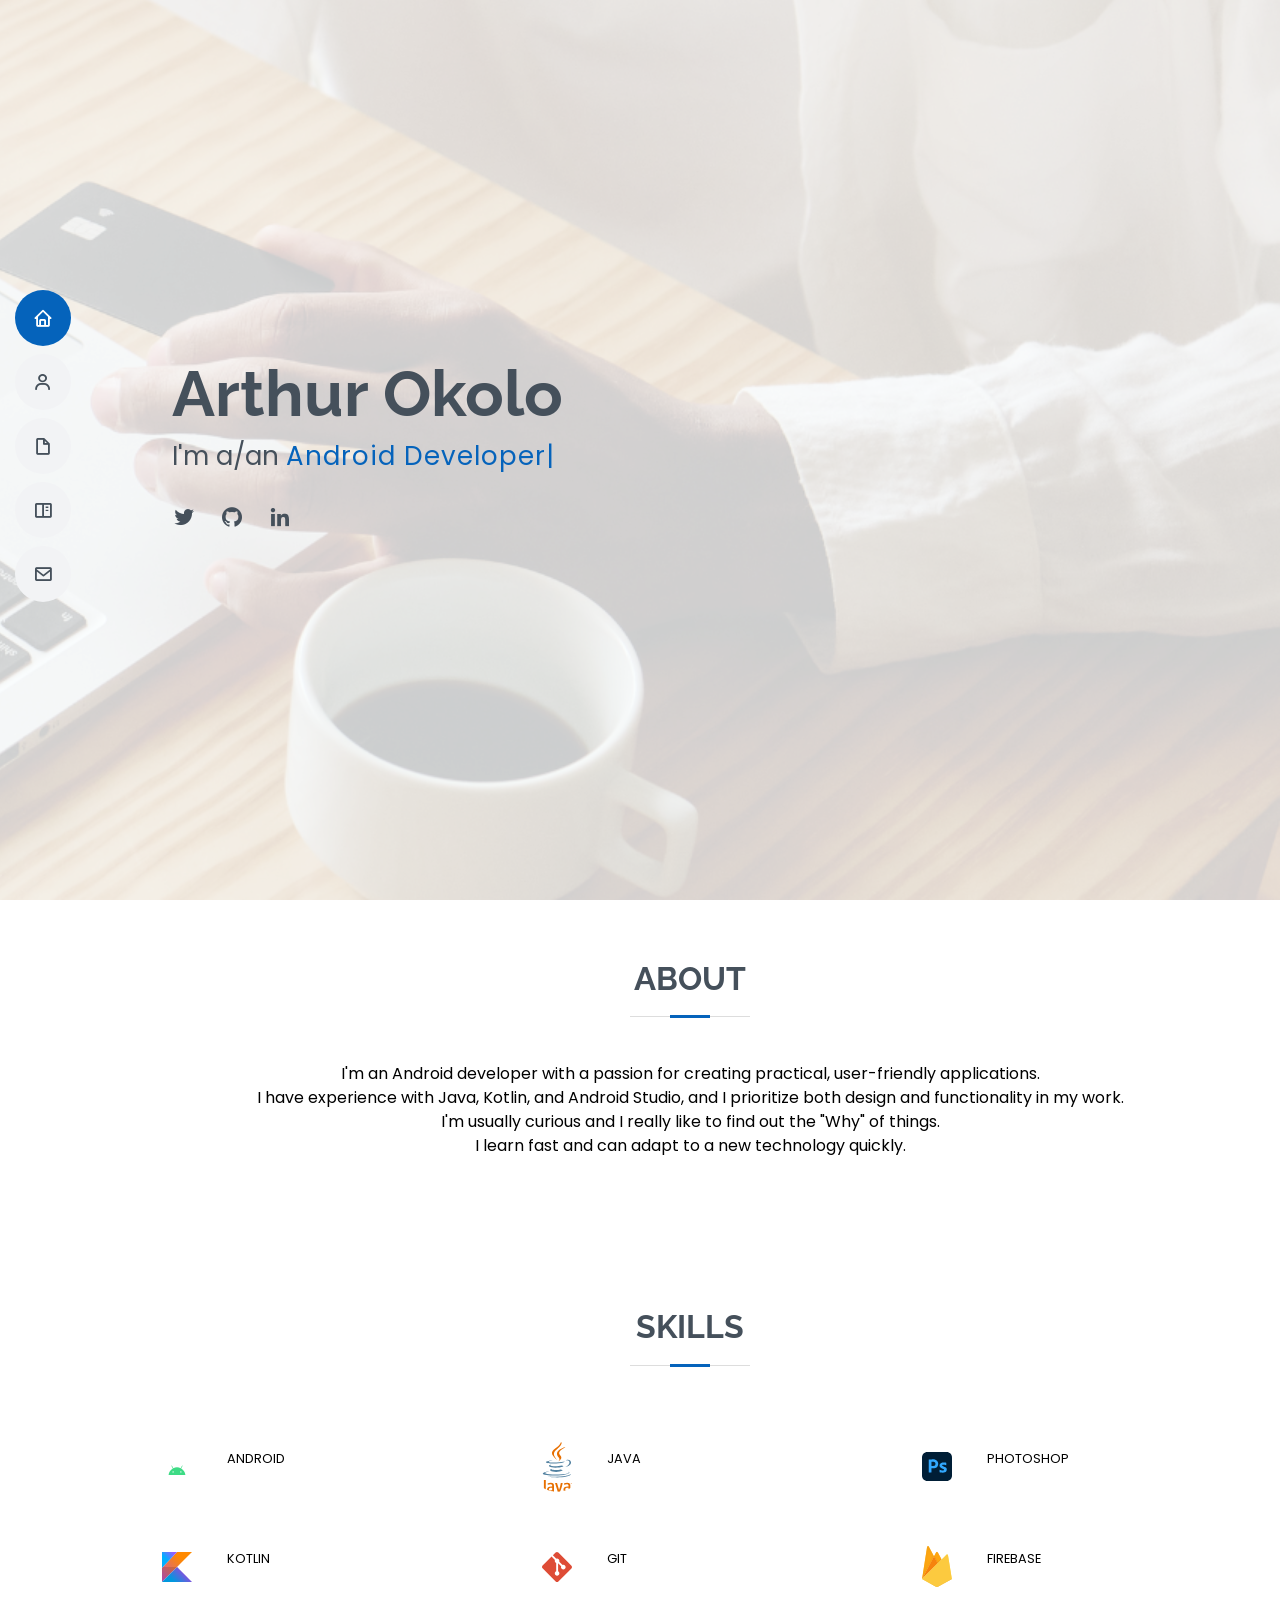
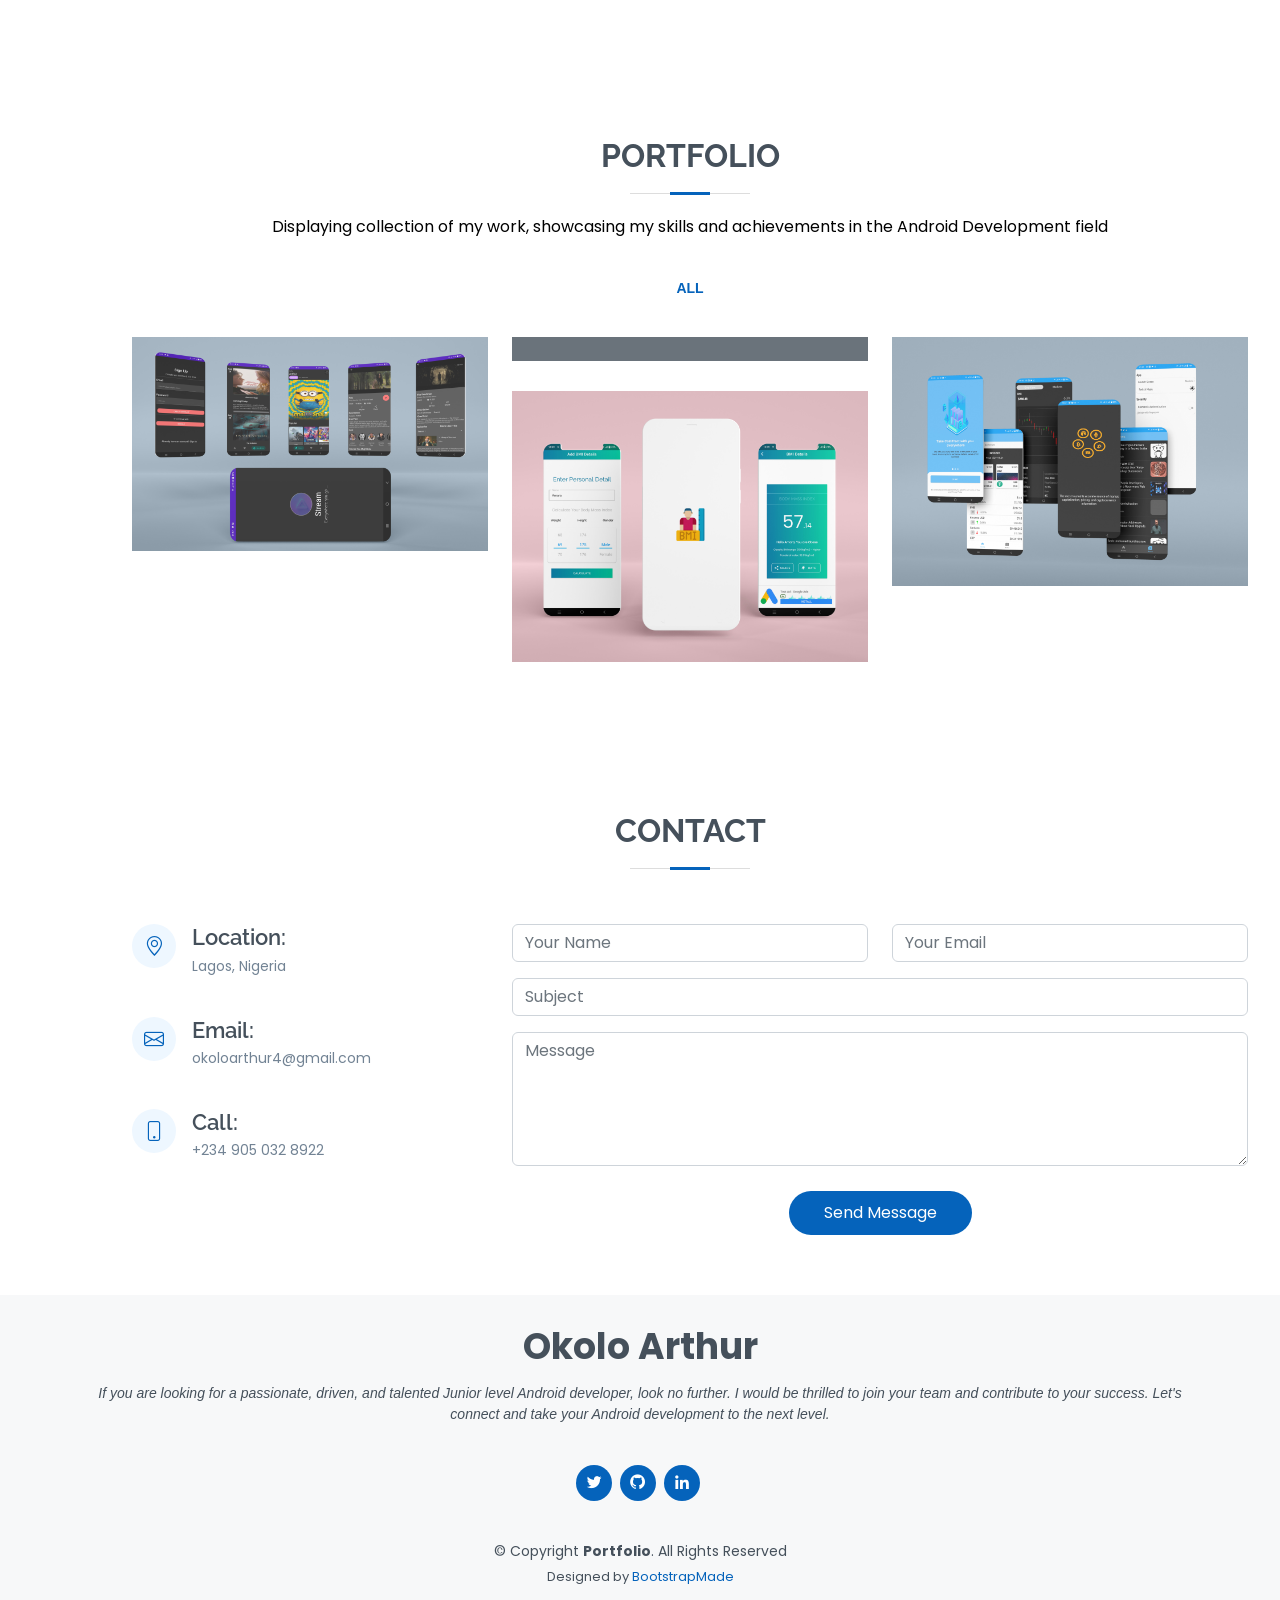
==== commit b32ae30c: "Name Changes" ====
--- a/index.html
+++ b/index.html
@@ -159,8 +159,8 @@
             <div class="portfolio-wrap">
               <img src="assets/img/portfolio/stream.jpg" class="img-fluid" alt="">
               <div class="portfolio-info">
-                <h4>Stream</h4>
-                <p>Stream</p>
+                <h4>Streamify</h4>
+                <p>Streamify</p>
                 <div class="portfolio-links">
                   <a href="https://appetize.io/app/27optrp2rvsi5c325kmj6mexfi?device=pixel4&osVersion=11.0&scale=75" target="_blank" title="Demo"><i class="bx bx-plus"></i></a>
                   <a href="stream-details.html" class="portfolio-details-lightbox" data-glightbox="type: external" title="Project Details"><i class="bx bx-link"></i></a>
@@ -173,8 +173,8 @@
             <div class="portfolio-wrap">
               <img src="assets/img/portfolio/ext.png" class="img-fluid" alt="">
               <div class="portfolio-info">
-                <h4>Ext</h4>
-                <p>Ext</p>
+                <h4>ExpensePro</h4>
+                <p>ExpensePro</p>
                 <div class="portfolio-links">
                   <a href="https://appetize.io/app/2epicsrevz2ogh4hi5blzwu6am" data-gallery="portfolioGallery" target="_blank" title="Demo"><i class="bx bx-plus"></i></a>
                   <a href="ext-details.html" class="portfolio-details-lightbox" data-glightbox="type: external" title="Project Details"><i class="bx bx-link"></i></a>
@@ -187,8 +187,8 @@
             <div class="portfolio-wrap">
               <img src="assets/img/portfolio/cointract.jpg" class="img-fluid" alt="">
               <div class="portfolio-info">
-                <h4>Cointract</h4>
-                <p>Cointract</p>
+                <h4>CoinBuzz</h4>
+                <p>CoinBuzz</p>
                 <div class="portfolio-links">
                   <a href="https://appetize.io/app/qq4ovtully5s3wa43aoh23a4k4?device=pixel4xl&osVersion=11.0&scale=50" data-gallery="portfolioGallery" target="_blank" title="Demo"><i class="bx bx-plus"></i></a>
                   <a href="cointract-details.html" class="portfolio-details-lightbox" data-glightbox="type: external" title="Project Details"><i class="bx bx-link"></i></a>
